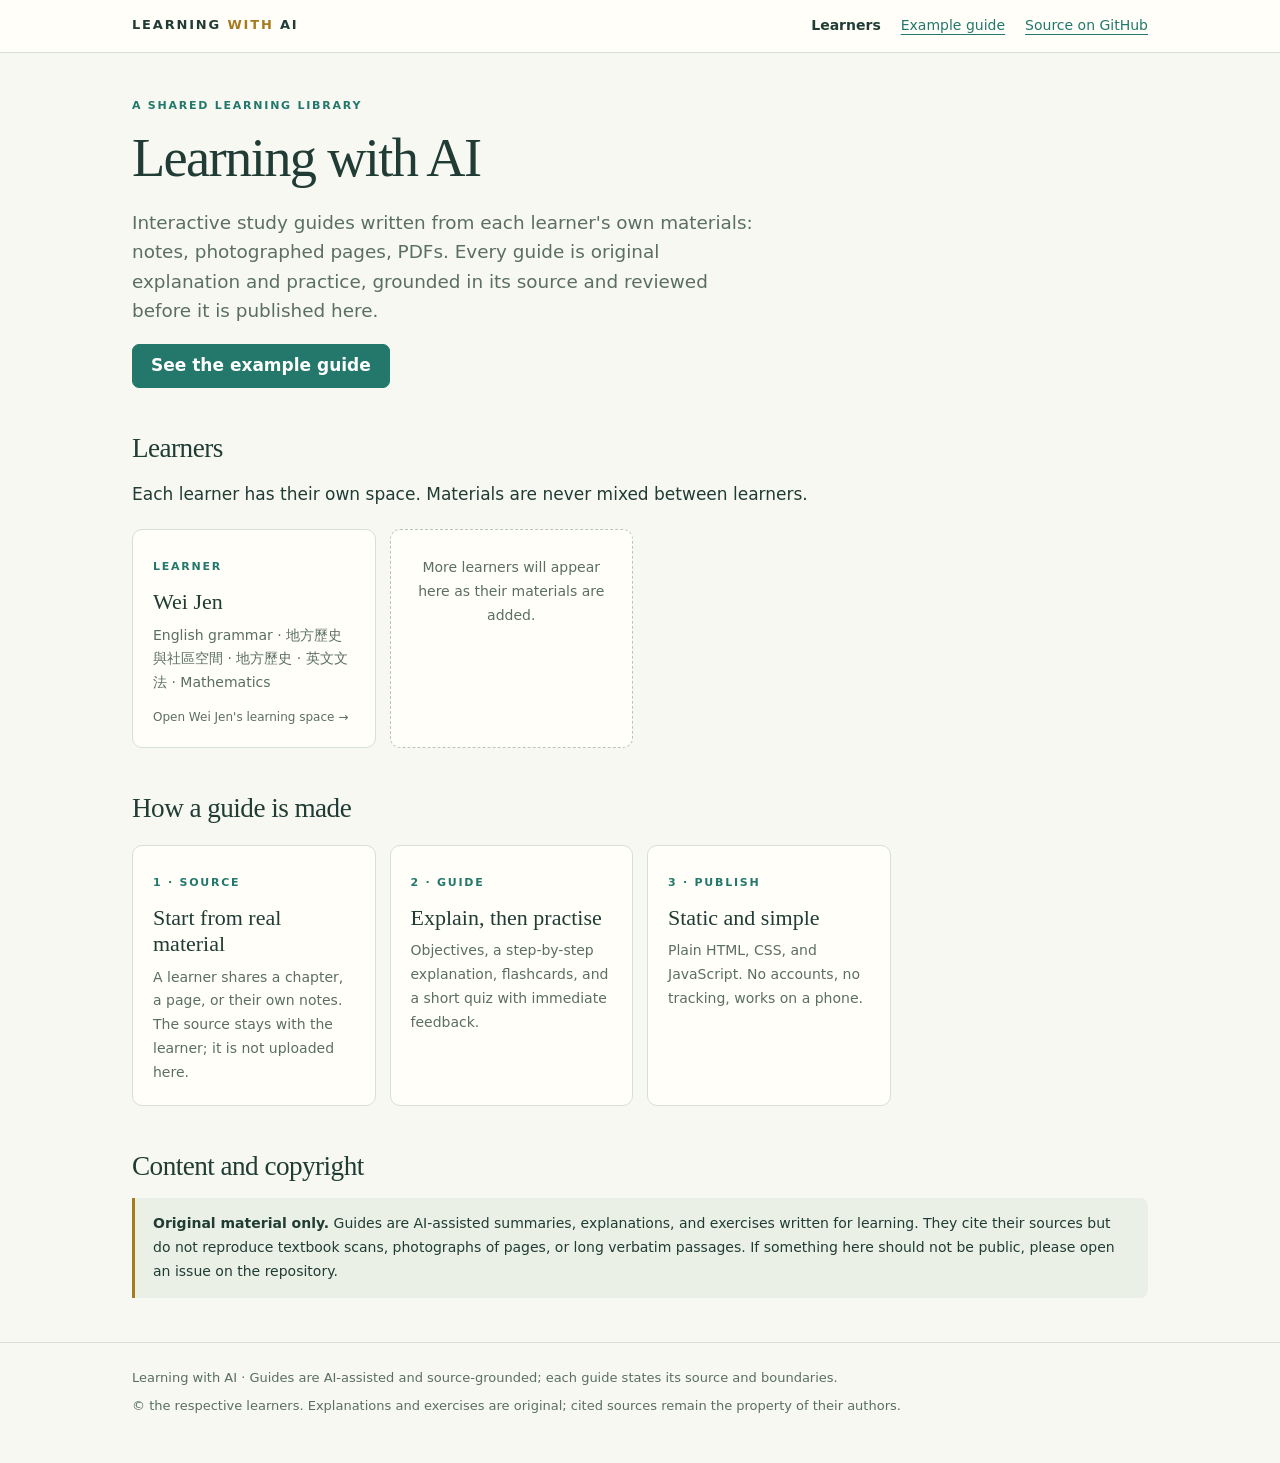
==== index.html @ 813b1907 "Publish weijen/english-grammar/english-grammar-in-use/unit-26-can-could-be-able-to: Unit 26：Can, cou" ====
<!doctype html>
<html lang="en">
<head>
<meta charset="utf-8">
<meta name="viewport" content="width=device-width, initial-scale=1">
<meta name="description" content="Learning with AI: a public library of original, interactive study guides, organised per learner.">
<meta name="generator" content="hermes-azure learn_publisher">
<title>Learning with AI</title>
<link rel="icon" href="data:image/svg+xml,%3Csvg xmlns=%27http://www.w3.org/2000/svg%27 viewBox=%270 0 32 32%27%3E%3Crect width=%2732%27 height=%2732%27 rx=%277%27 fill=%27%2323786b%27/%3E%3Ctext x=%2716%27 y=%2722%27 font-family=%27Georgia,serif%27 font-size=%2719%27 text-anchor=%27middle%27 fill=%27%23fffef9%27%3EL%3C/text%3E%3C/svg%3E">
<link rel="stylesheet" href="assets/css/site.css">
<script src="assets/js/site.js" defer></script>
</head>
<body>
<a class="skip" href="#main">Skip to content</a>
<header class="site-header">
  <div class="wrap">
    <a class="brand" href="./">Learning <span>with</span> AI</a>
    <nav class="site-nav" aria-label="Site"><a href="./" aria-current="page">Learners</a><a href="examples/interactive-study-guide/">Example guide</a><a href="https://github.com/weijen-ai/learn">Source on GitHub</a></nav>
  </div>
</header>

<main id="main" class="wrap">
  <section aria-labelledby="intro">
    <p class="eyebrow">A shared learning library</p>
    <h1 id="intro">Learning with AI</h1>
    <p class="lede">Interactive study guides written from each learner's own materials: notes, photographed pages, PDFs. Every guide is original explanation and practice, grounded in its source and reviewed before it is published here.</p>
    <p><a class="button" href="examples/interactive-study-guide/">See the example guide</a></p>
  </section>

  <section aria-labelledby="learners">
    <h2 id="learners">Learners</h2>
    <p>Each learner has their own space. Materials are never mixed between learners.</p>
    <div class="cards">
      <a class="card" href="weijen/">
        <span class="eyebrow">Learner</span>
        <h3>Wei Jen</h3>
        <p>English grammar · 地方歷史與社區空間 · 地方歷史 · 英文文法 · Mathematics</p>
        <span class="meta">Open Wei Jen's learning space →</span>
      </a>
      <div class="card empty" aria-label="More learners coming soon">
        <p>More learners will appear here as their materials are added.</p>
      </div>
    </div>
  </section>

  <section aria-labelledby="how">
    <h2 id="how">How a guide is made</h2>
    <div class="cards">
      <article class="card">
        <span class="eyebrow">1 · Source</span>
        <h3>Start from real material</h3>
        <p>A learner shares a chapter, a page, or their own notes. The source stays with the learner; it is not uploaded here.</p>
      </article>
      <article class="card">
        <span class="eyebrow">2 · Guide</span>
        <h3>Explain, then practise</h3>
        <p>Objectives, a step-by-step explanation, flashcards, and a short quiz with immediate feedback.</p>
      </article>
      <article class="card">
        <span class="eyebrow">3 · Publish</span>
        <h3>Static and simple</h3>
        <p>Plain HTML, CSS, and JavaScript. No accounts, no tracking, works on a phone.</p>
      </article>
    </div>
  </section>

  <section aria-labelledby="policy">
    <h2 id="policy">Content and copyright</h2>
    <div class="notice gold">
      <p><strong>Original material only.</strong> Guides are AI-assisted summaries, explanations, and exercises written for learning. They cite their sources but do not reproduce textbook scans, photographs of pages, or long verbatim passages. If something here should not be public, please open an issue on the repository.</p>
    </div>
  </section>
</main>

<footer class="site-footer">
  <div class="wrap">
    <p>Learning with AI · Guides are AI-assisted and source-grounded; each guide states its source and boundaries.</p>
    <p>© the respective learners. Explanations and exercises are original; cited sources remain the property of their authors.</p>
  </div>
</footer>
</body>
</html>
---- assets/css/site.css ----
/* Learning with AI — shared visual foundation. No framework, no build step.
   Tokens follow the MML reading companion so guides can migrate without restyling. */
:root{--paper:#f7f8f2;--ink:#203c35;--muted:#5b6e64;--teal:#23786b;--teal-dark:#185b50;--gold:#a77b1d;--coral:#b84b39;--line:#d8dfd4;--soft:#eaf0e5;--white:#fffef9;--max:1080px}
*{box-sizing:border-box}
html{scroll-behavior:smooth}
body{margin:0;background:var(--paper);color:var(--ink);font:17px/1.7 system-ui,-apple-system,BlinkMacSystemFont,"Segoe UI","Noto Sans TC","PingFang TC",sans-serif}
a{color:var(--teal);text-decoration-thickness:1px;text-underline-offset:4px}
a:hover{color:var(--teal-dark)}
button,input,select{font:inherit}
p{margin:0 0 1em}
h1,h2,h3{line-height:1.2}
h1,h2{font-family:Georgia,"Times New Roman","Noto Serif TC",serif;font-weight:400}
h1{font-size:clamp(2rem,4.5vw,3.4rem);letter-spacing:-.03em;margin:8px 0 16px}
h2{font-size:1.7rem;letter-spacing:-.02em;margin:0 0 16px}
h3{font-size:1.1rem;margin:0 0 8px}
strong{font-weight:650}
:focus-visible{outline:3px solid var(--gold);outline-offset:3px}
.skip{position:absolute;top:-100px;left:10px;z-index:10;background:var(--white);padding:10px 14px;border:1px solid var(--line);border-radius:6px}
.skip:focus{top:10px}
.wrap{max-width:var(--max);margin:0 auto;padding:0 clamp(16px,4vw,32px)}
.site-header{border-bottom:1px solid var(--line);background:var(--white)}
.site-header .wrap{display:flex;align-items:center;justify-content:space-between;gap:12px 24px;flex-wrap:wrap;padding-top:14px;padding-bottom:14px}
.brand{text-decoration:none;color:var(--ink);font:700 13px/1.3 system-ui,sans-serif;letter-spacing:.14em;text-transform:uppercase}
.brand span{color:var(--gold)}
.site-nav{display:flex;gap:6px 20px;flex-wrap:wrap;font-size:14px}
.site-nav a[aria-current=page]{color:var(--ink);font-weight:600;text-decoration:none}
main{padding:28px 0 56px}
section{margin:44px 0}
.eyebrow{font-size:11px;font-weight:700;letter-spacing:.16em;color:var(--teal);text-transform:uppercase}
.lede{font-size:1.15rem;color:var(--muted);max-width:640px;line-height:1.6}
.breadcrumb{font-size:13px;color:var(--muted);margin:0 0 6px}
.breadcrumb ol{list-style:none;display:flex;flex-wrap:wrap;gap:4px 8px;padding:0;margin:0}
.breadcrumb li+li::before{content:"›";margin-right:8px;color:var(--muted)}
.cards{display:grid;grid-template-columns:repeat(auto-fill,minmax(240px,1fr));gap:14px;margin:20px 0}
.card{display:block;border:1px solid var(--line);background:var(--white);border-radius:10px;padding:20px;color:var(--ink);text-decoration:none;transition:transform .15s,box-shadow .15s}
a.card:hover{transform:translateY(-2px);box-shadow:0 6px 18px rgba(32,60,53,.08)}
.card h3{font:22px/1.2 Georgia,"Times New Roman",serif;margin:10px 0 8px}
.card p{font-size:14px;color:var(--muted);margin:0}
.card .meta{display:block;font-size:12px;color:var(--muted);margin-top:12px}
.button{display:inline-block;border:1px solid var(--teal);background:var(--teal);color:#fff;padding:9px 18px;border-radius:7px;font-weight:600;line-height:1.4;text-decoration:none;cursor:pointer}
.button:hover{background:var(--teal-dark);color:#fff}
.button.secondary{background:transparent;color:var(--teal)}
.button.secondary:hover{background:var(--soft)}
.button:disabled{opacity:.45;cursor:default}
.badge{display:inline-block;font-size:11px;font-weight:700;letter-spacing:.08em;text-transform:uppercase;padding:2px 9px;border-radius:999px;background:var(--soft);color:var(--teal);border:1px solid var(--line);vertical-align:middle}
.badge.gold{color:var(--gold)}
.badge.coral{color:var(--coral)}
.badge.muted{color:var(--muted)}
.empty{border:1px dashed #b9c5bb;border-radius:10px;padding:26px 20px;text-align:center;color:var(--muted);font-size:15px}
.empty p{margin:0}
.notice{border-left:3px solid var(--teal);background:var(--soft);padding:14px 18px;font-size:14px;border-radius:0 8px 8px 0;margin:16px 0}
.notice.gold{border-color:var(--gold)}
.notice p:last-child{margin:0}
ul.plain{list-style:none;padding:0;margin:0}
ul.plain li{padding:10px 0;border-bottom:1px solid var(--line)}
ul.plain li:last-child{border-bottom:0}
.site-footer{border-top:1px solid var(--line);padding:24px 0 40px;font-size:13px;color:var(--muted)}
.site-footer p{margin:0 0 6px}
/* Study-guide primitives */
.objectives{background:var(--white);border:1px solid var(--line);border-radius:10px;padding:18px 22px}
.objectives ul{margin:8px 0 0;padding-left:22px}
details.step{border:1px solid var(--line);border-radius:8px;background:var(--white);padding:0 18px;margin:12px 0}
details.step summary{cursor:pointer;padding:14px 0;font-weight:600;list-style-position:inside}
details.step[open] summary{border-bottom:1px solid var(--line)}
details.step .body{padding:12px 0 16px}
.math-block{background:var(--soft);border:1px solid var(--line);border-radius:9px;padding:18px;margin:18px 0;overflow-x:auto;text-align:center;font-size:1.1rem}
.katex-display{margin:0}
.flashcard{border:1px solid var(--line);background:var(--white);border-radius:10px;padding:20px 22px;margin:14px 0}
.flashcard .prompt{font-size:1.1rem;font-weight:600;margin:0 0 10px}
.flashcard details summary{cursor:pointer;color:var(--teal);font-weight:600}
.flashcard details .answer{margin-top:12px;padding-top:12px;border-top:1px dashed var(--line)}
.deck-nav{display:flex;align-items:center;gap:10px;flex-wrap:wrap;margin:12px 0}
.deck-nav output{font-size:14px;color:var(--muted)}
.quiz-item{border:1px solid var(--line);border-radius:8px;padding:16px 20px 18px;margin:16px 0;background:var(--white)}
.quiz-item legend{font-weight:600;padding:0 6px}
.quiz-item label{display:block;margin:6px 0;padding:8px 10px;border-radius:6px;cursor:pointer}
.quiz-item label:hover{background:var(--soft)}
.quiz-item input{accent-color:var(--teal);margin-right:8px}
.quiz-feedback{margin-top:12px;padding:12px 14px;border-radius:6px;font-size:14px;background:var(--soft)}
.quiz-feedback:empty{display:none}
.quiz-feedback.correct{border-left:3px solid var(--teal)}
.quiz-feedback.incorrect{border-left:3px solid var(--coral)}
.quiz-score{font-weight:600;margin:12px 0 0}
.quiz-actions{display:flex;gap:10px;flex-wrap:wrap;margin-top:12px}
.provenance{font-size:14px;color:var(--muted);border-top:1px solid var(--line);padding-top:16px}
table{border-collapse:collapse;width:100%;font-size:15px}
th,td{text-align:left;padding:8px 10px;border-bottom:1px solid var(--line)}
.table-wrap{overflow-x:auto}
@media (max-width:640px){body{font-size:16px}.card{padding:16px}.site-header .wrap{padding-top:12px;padding-bottom:12px}h2{font-size:1.45rem}}
@media (prefers-reduced-motion:reduce){html{scroll-behavior:auto}a.card{transition:none}}
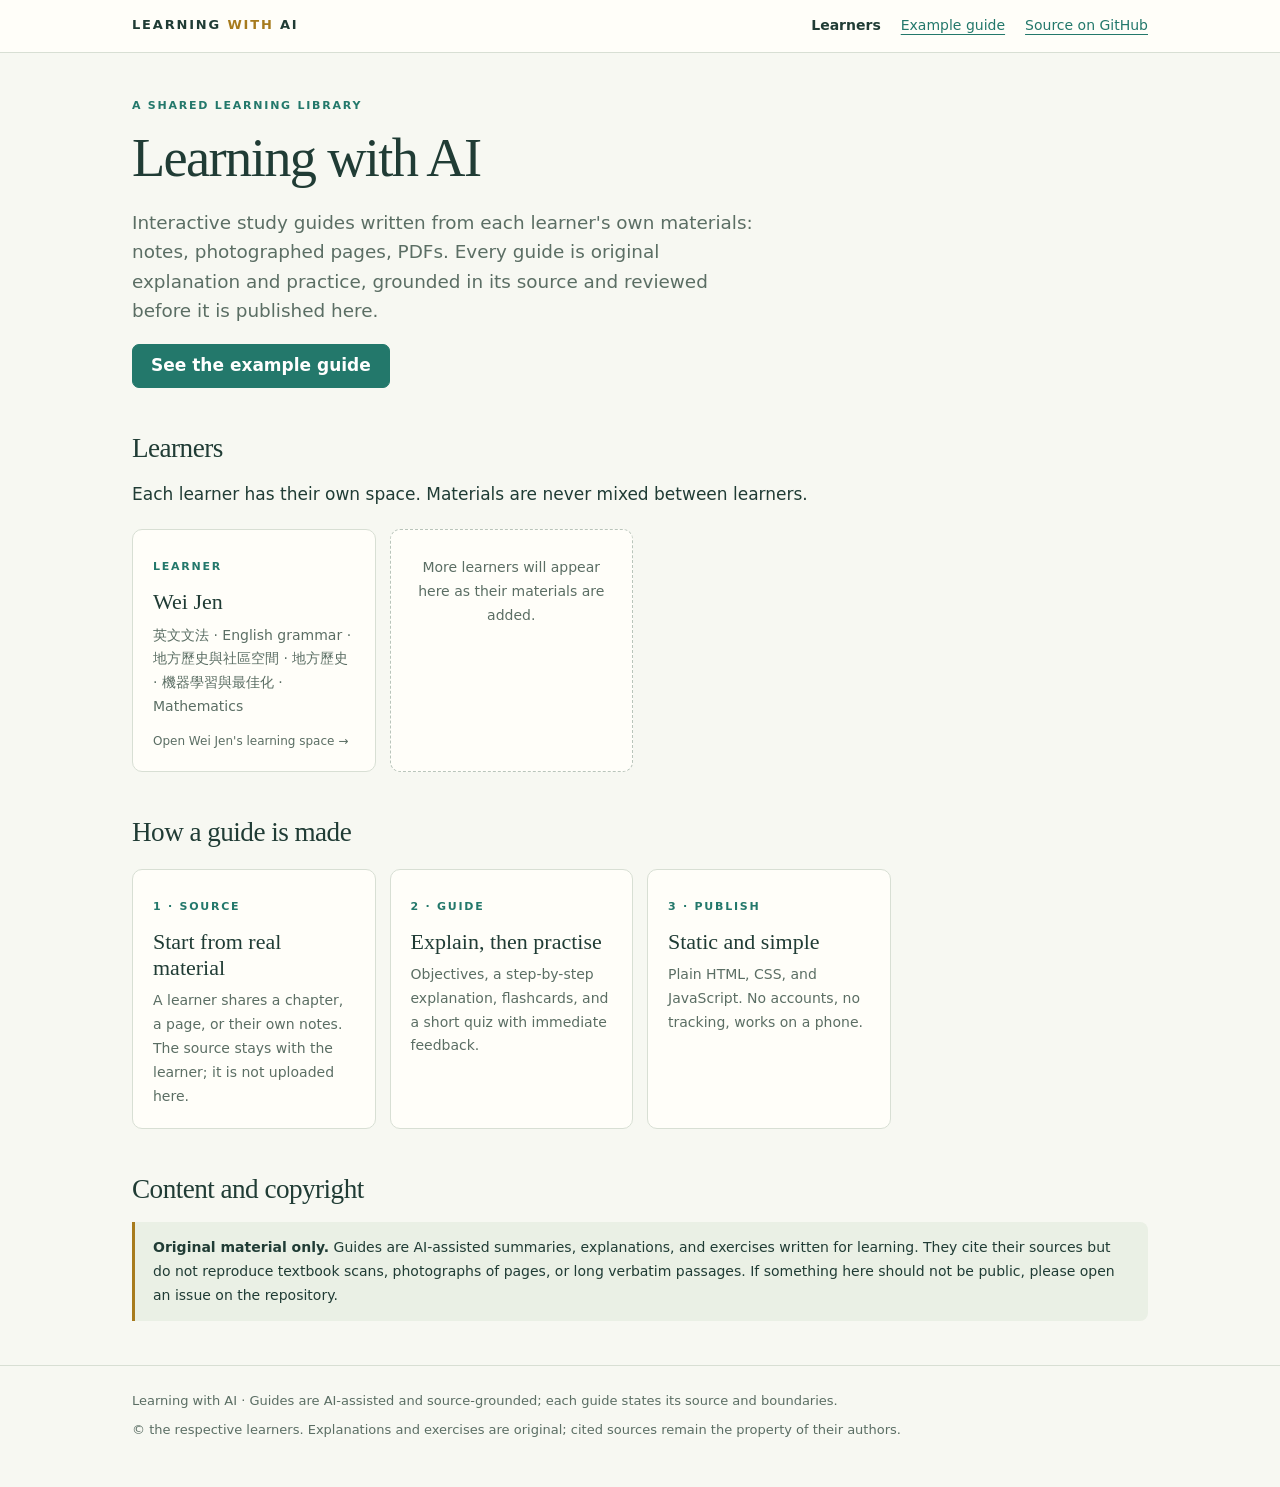
==== commit ddfda7d8: "Publish weijen/machine-learning/bayesian-optimization-foundations/bayesian-optimization-intro: 貝葉斯最佳" ====
--- a/index.html
+++ b/index.html
@@ -34,7 +34,7 @@
       <a class="card" href="weijen/">
         <span class="eyebrow">Learner</span>
         <h3>Wei Jen</h3>
-        <p>English grammar · 地方歷史與社區空間 · 地方歷史 · 英文文法 · Mathematics</p>
+        <p>英文文法 · English grammar · 地方歷史與社區空間 · 地方歷史 · 機器學習與最佳化 · Mathematics</p>
         <span class="meta">Open Wei Jen's learning space →</span>
       </a>
       <div class="card empty" aria-label="More learners coming soon">
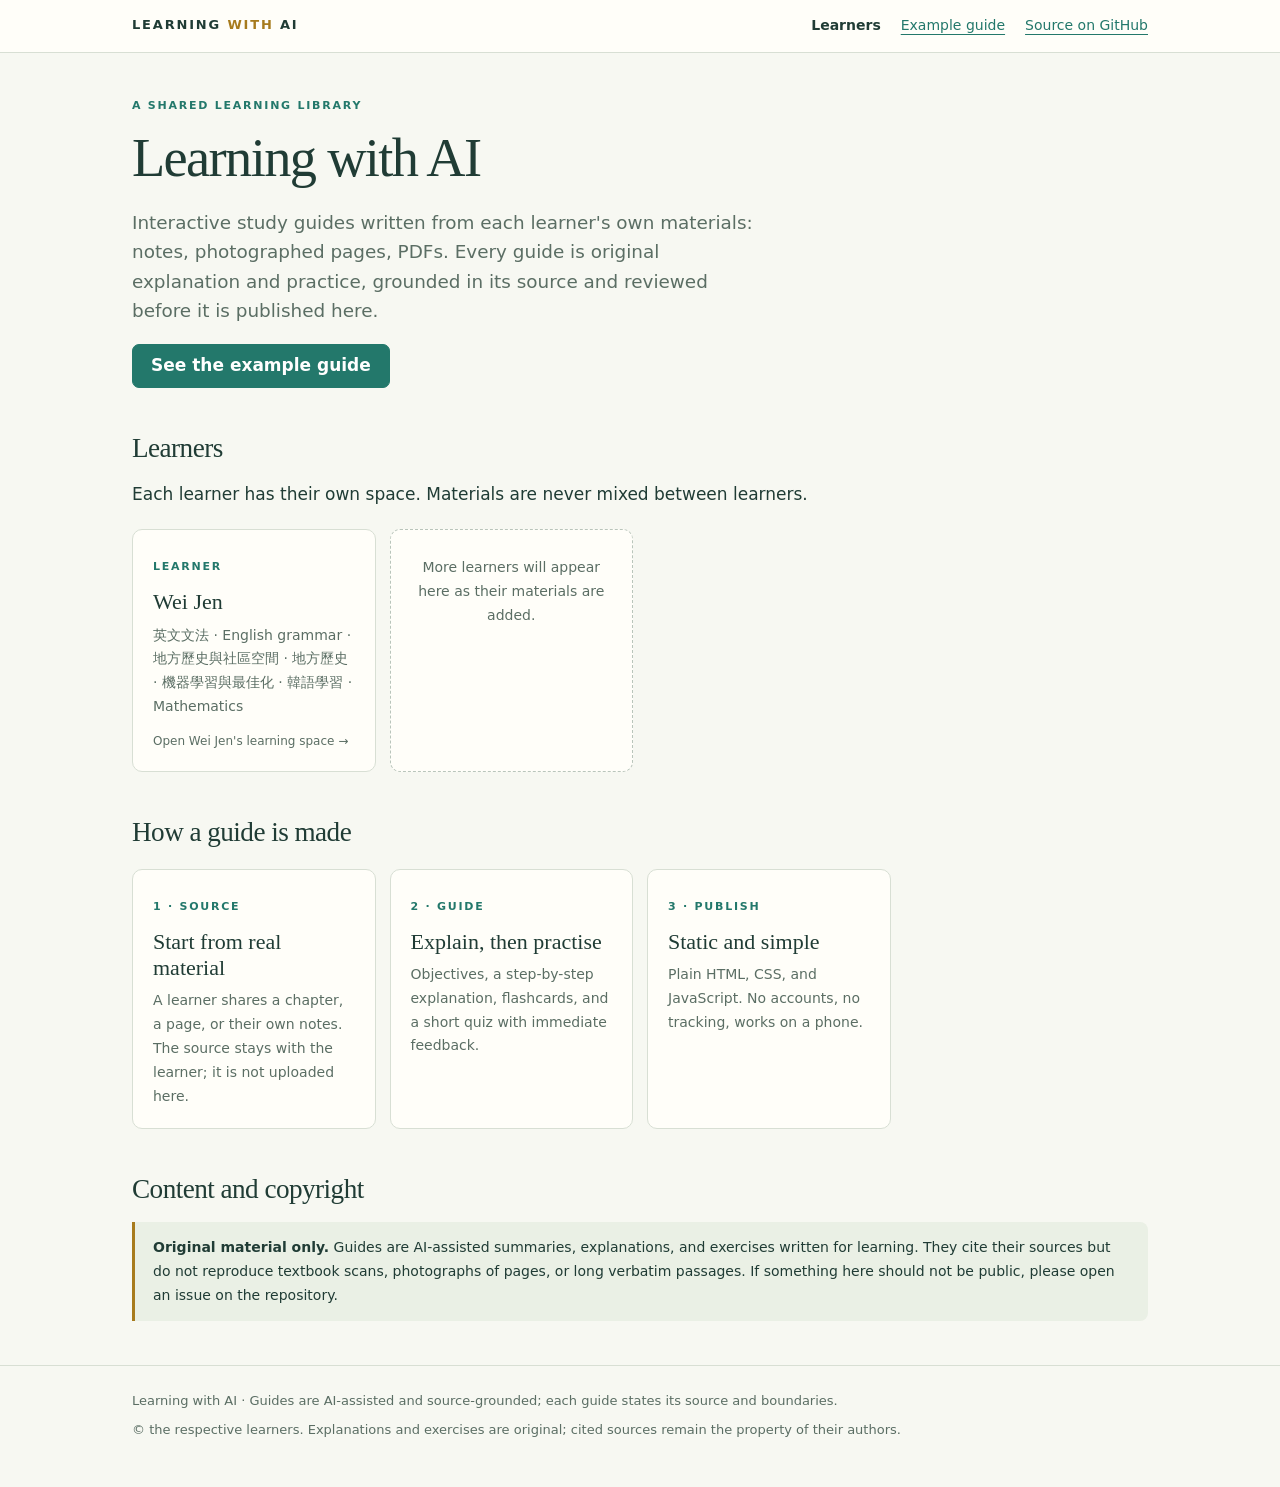
==== commit c23ade47: "Publish weijen/korean-learning/aespa-whiplash-korean/whiplash-vocabulary-grammar: 從 aespa〈Whiplash〉學" ====
--- a/index.html
+++ b/index.html
@@ -34,7 +34,7 @@
       <a class="card" href="weijen/">
         <span class="eyebrow">Learner</span>
         <h3>Wei Jen</h3>
-        <p>英文文法 · English grammar · 地方歷史與社區空間 · 地方歷史 · 機器學習與最佳化 · Mathematics</p>
+        <p>英文文法 · English grammar · 地方歷史與社區空間 · 地方歷史 · 機器學習與最佳化 · 韓語學習 · Mathematics</p>
         <span class="meta">Open Wei Jen's learning space →</span>
       </a>
       <div class="card empty" aria-label="More learners coming soon">
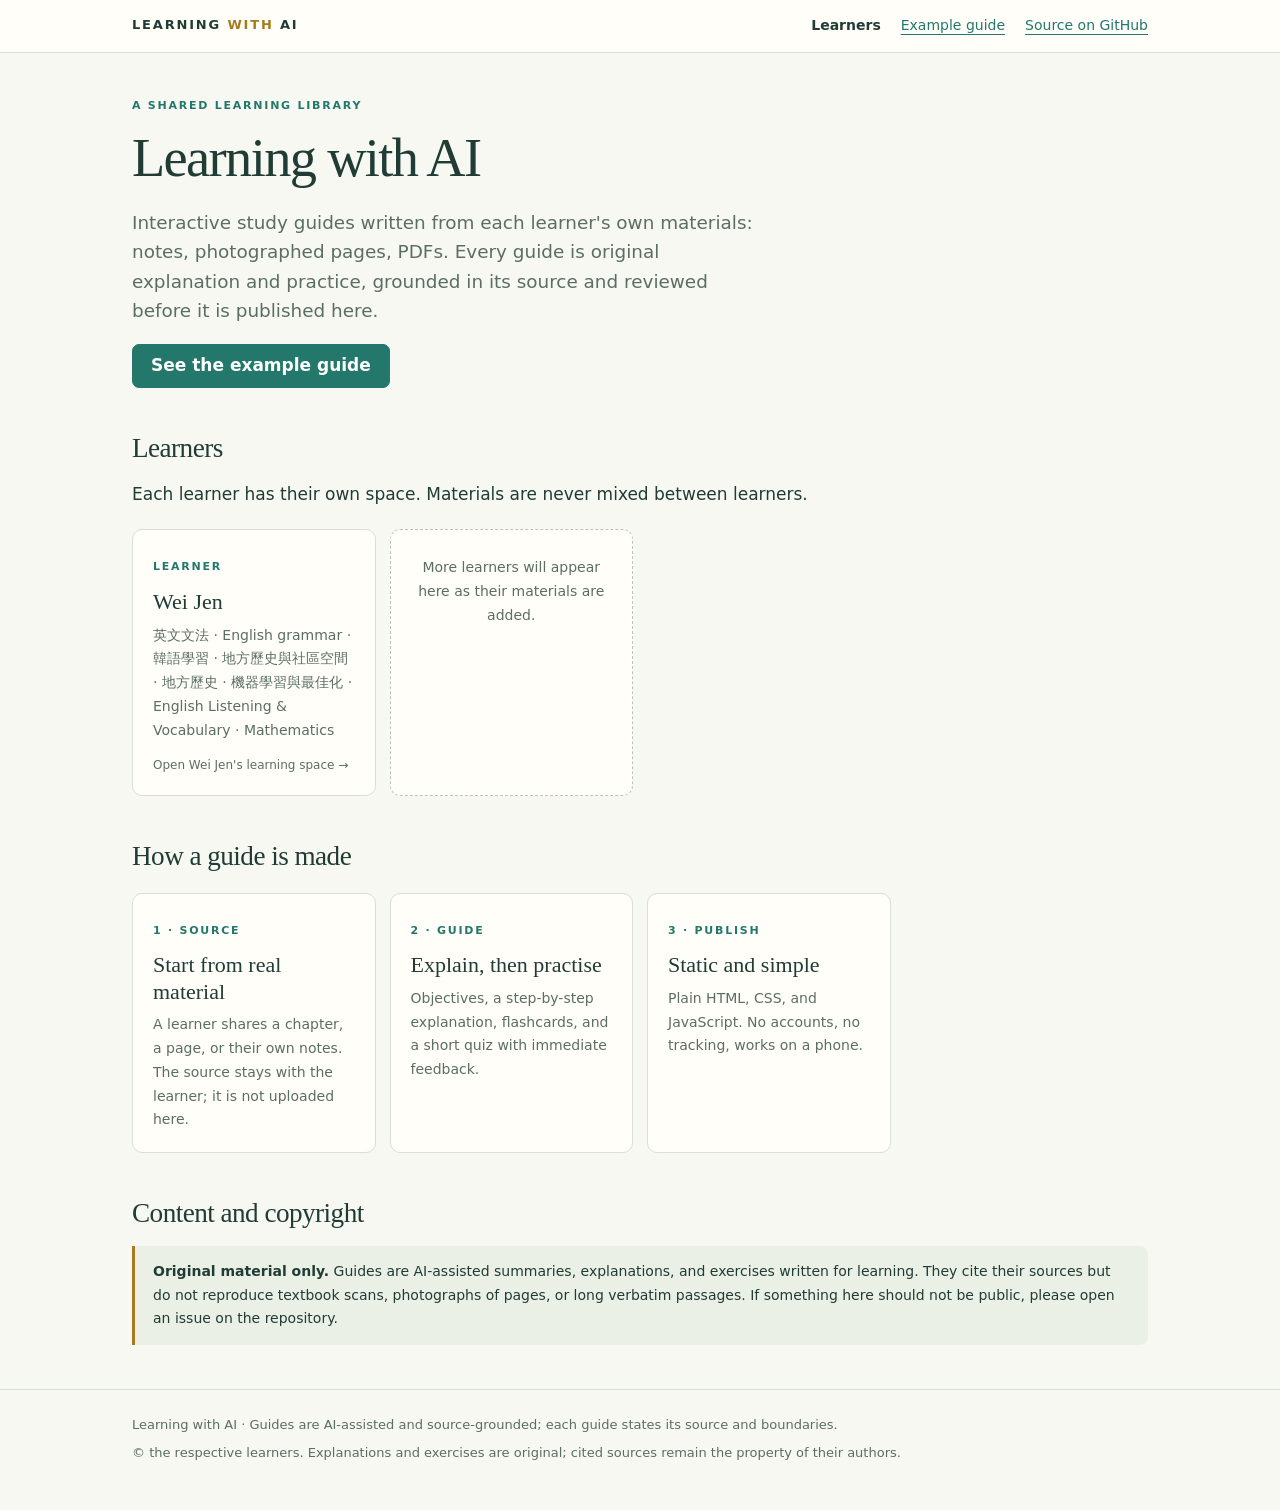
==== commit 92940e34: "Publish weijen/english-listening/current-affairs-english/brexit-prosperity-argument: From leaving to" ====
--- a/index.html
+++ b/index.html
@@ -34,7 +34,7 @@
       <a class="card" href="weijen/">
         <span class="eyebrow">Learner</span>
         <h3>Wei Jen</h3>
-        <p>英文文法 · English grammar · 地方歷史與社區空間 · 地方歷史 · 機器學習與最佳化 · 韓語學習 · Mathematics</p>
+        <p>英文文法 · English grammar · 韓語學習 · 地方歷史與社區空間 · 地方歷史 · 機器學習與最佳化 · English Listening &amp; Vocabulary · Mathematics</p>
         <span class="meta">Open Wei Jen's learning space →</span>
       </a>
       <div class="card empty" aria-label="More learners coming soon">
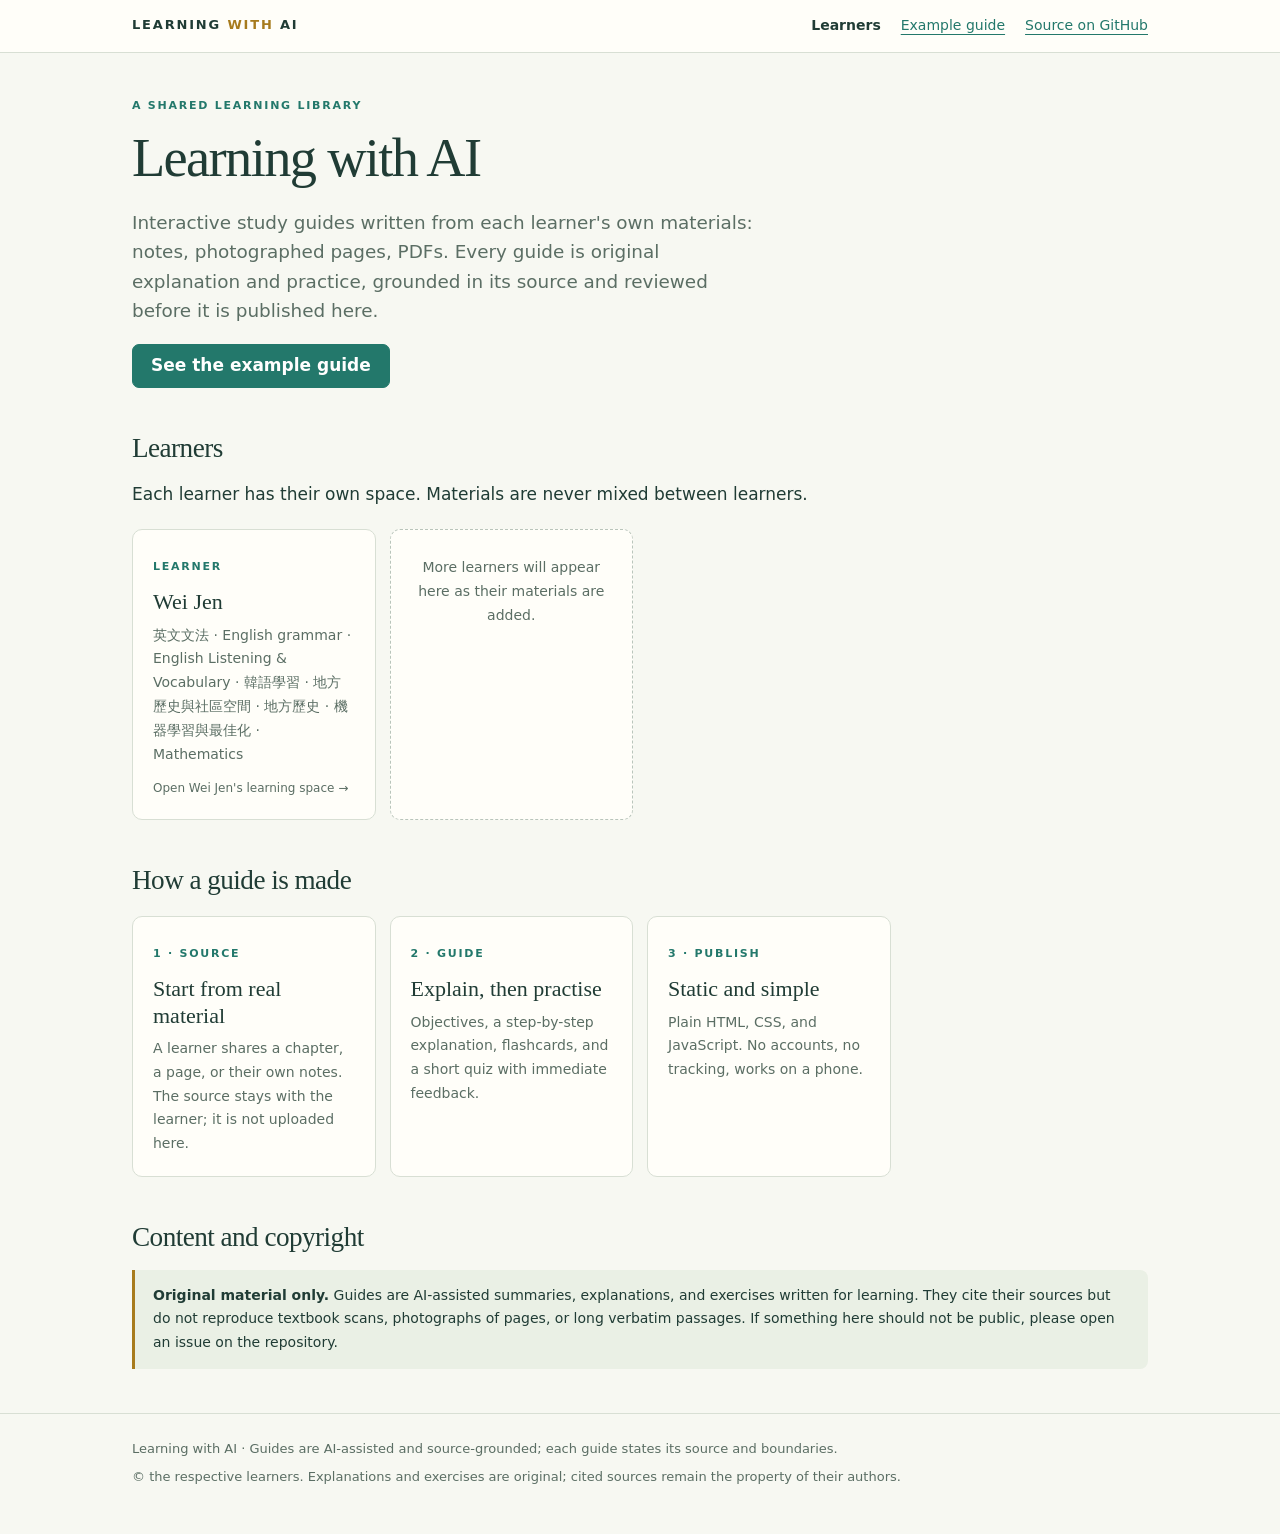
==== commit 3b676b9f: "Publish weijen/english-grammar/english-grammar-should/should-after-adjectives-d: Should after adject" ====
--- a/index.html
+++ b/index.html
@@ -34,7 +34,7 @@
       <a class="card" href="weijen/">
         <span class="eyebrow">Learner</span>
         <h3>Wei Jen</h3>
-        <p>英文文法 · English grammar · 韓語學習 · 地方歷史與社區空間 · 地方歷史 · 機器學習與最佳化 · English Listening &amp; Vocabulary · Mathematics</p>
+        <p>英文文法 · English grammar · English Listening &amp; Vocabulary · 韓語學習 · 地方歷史與社區空間 · 地方歷史 · 機器學習與最佳化 · Mathematics</p>
         <span class="meta">Open Wei Jen's learning space →</span>
       </a>
       <div class="card empty" aria-label="More learners coming soon">
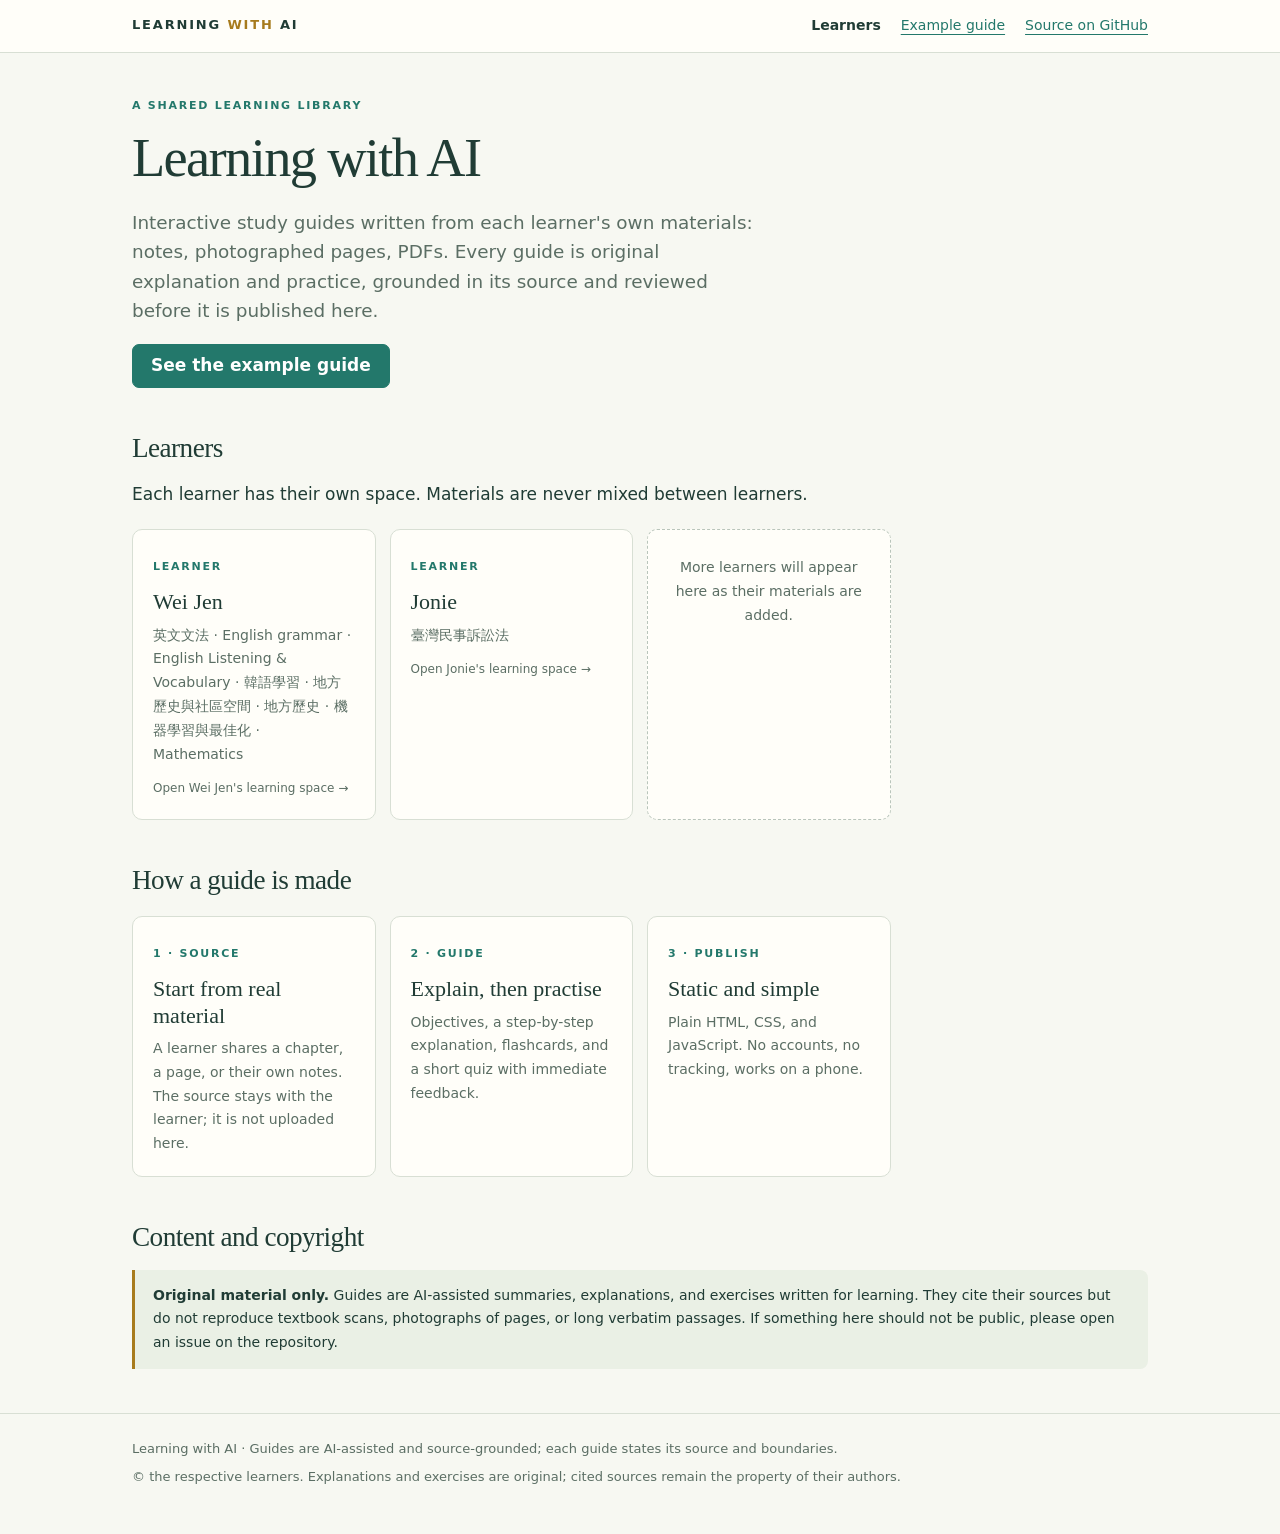
==== commit a966d1f8: "Publish jonie/taiwan-civil-procedure/shared-property-litigation/party-standing-and-judgment-effect: " ====
--- a/index.html
+++ b/index.html
@@ -36,6 +36,12 @@
         <h3>Wei Jen</h3>
         <p>英文文法 · English grammar · English Listening &amp; Vocabulary · 韓語學習 · 地方歷史與社區空間 · 地方歷史 · 機器學習與最佳化 · Mathematics</p>
         <span class="meta">Open Wei Jen's learning space →</span>
+      </a>
+      <a class="card" href="jonie/">
+        <span class="eyebrow">Learner</span>
+        <h3>Jonie</h3>
+        <p>臺灣民事訴訟法</p>
+        <span class="meta">Open Jonie's learning space →</span>
       </a>
       <div class="card empty" aria-label="More learners coming soon">
         <p>More learners will appear here as their materials are added.</p>
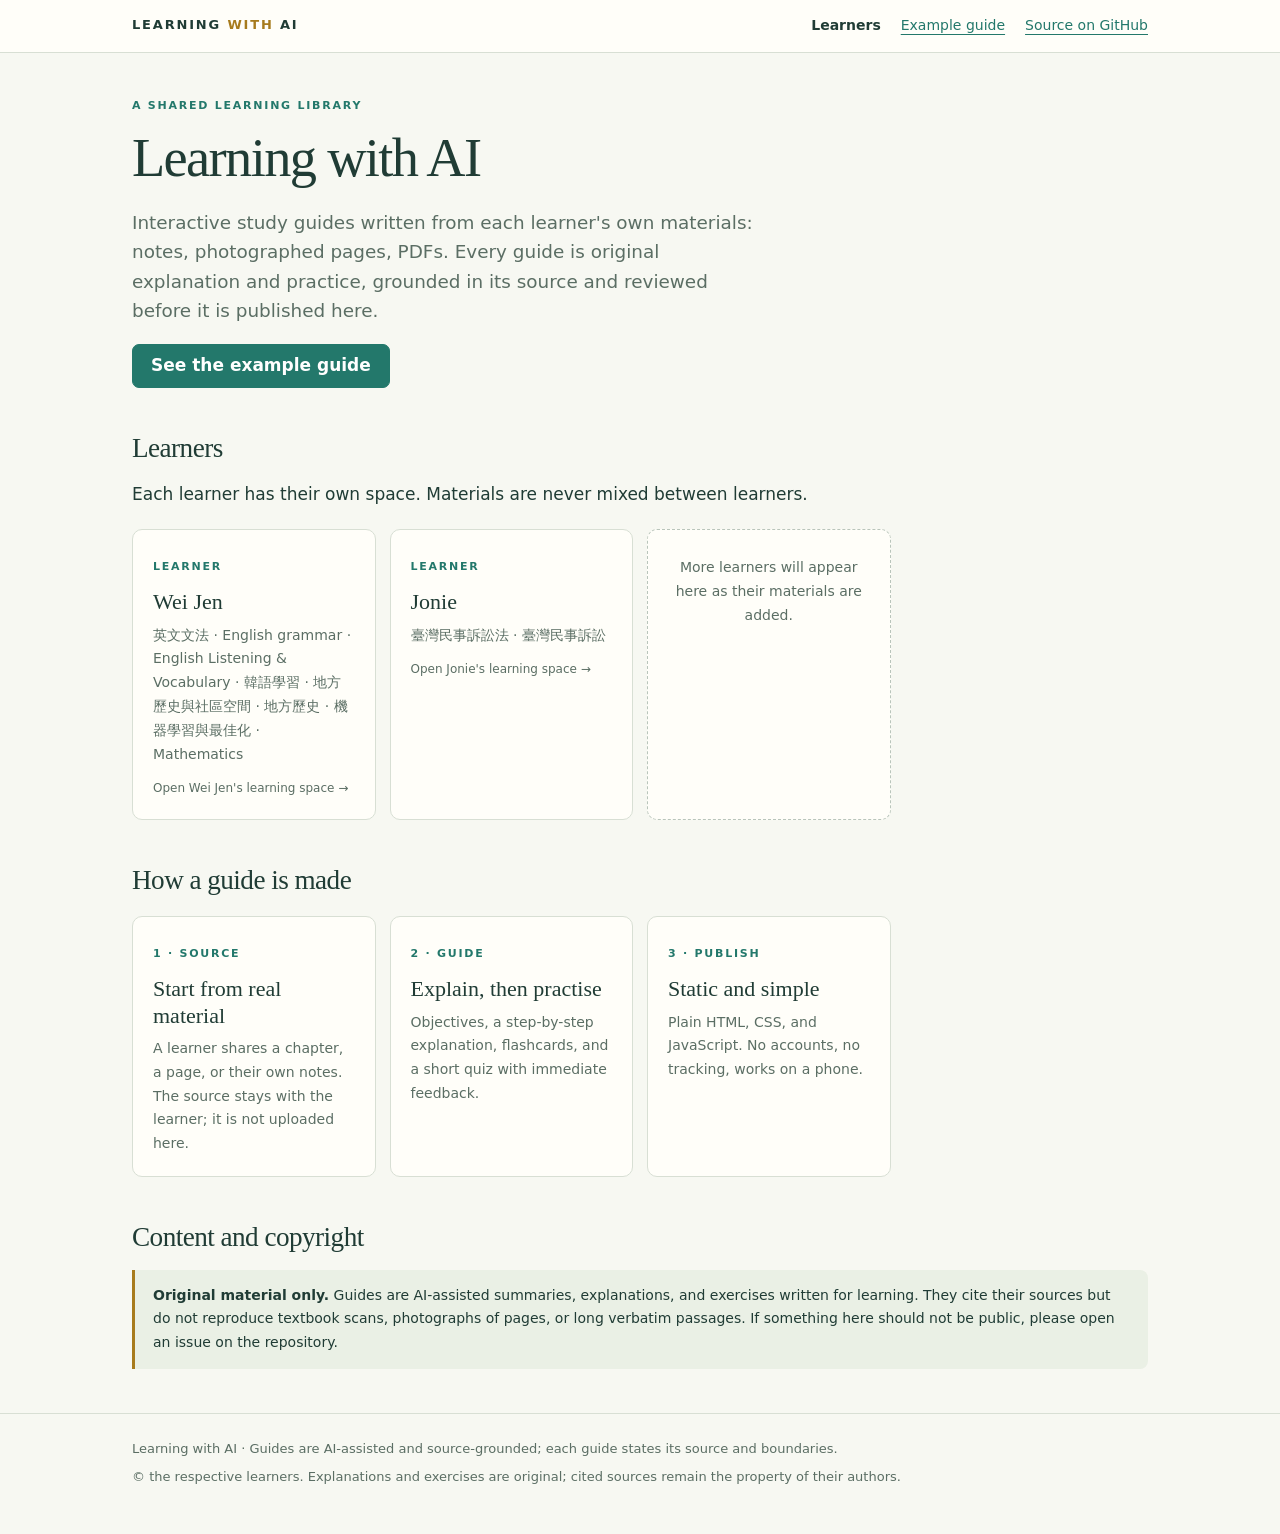
==== commit bcc1327e: "Publish jonie/taiwan-civil-procedure/shared-property-litigation/single-co-owner-standing-and-judgmen" ====
--- a/index.html
+++ b/index.html
@@ -40,7 +40,7 @@
       <a class="card" href="jonie/">
         <span class="eyebrow">Learner</span>
         <h3>Jonie</h3>
-        <p>臺灣民事訴訟法</p>
+        <p>臺灣民事訴訟法 · 臺灣民事訴訟</p>
         <span class="meta">Open Jonie's learning space →</span>
       </a>
       <div class="card empty" aria-label="More learners coming soon">
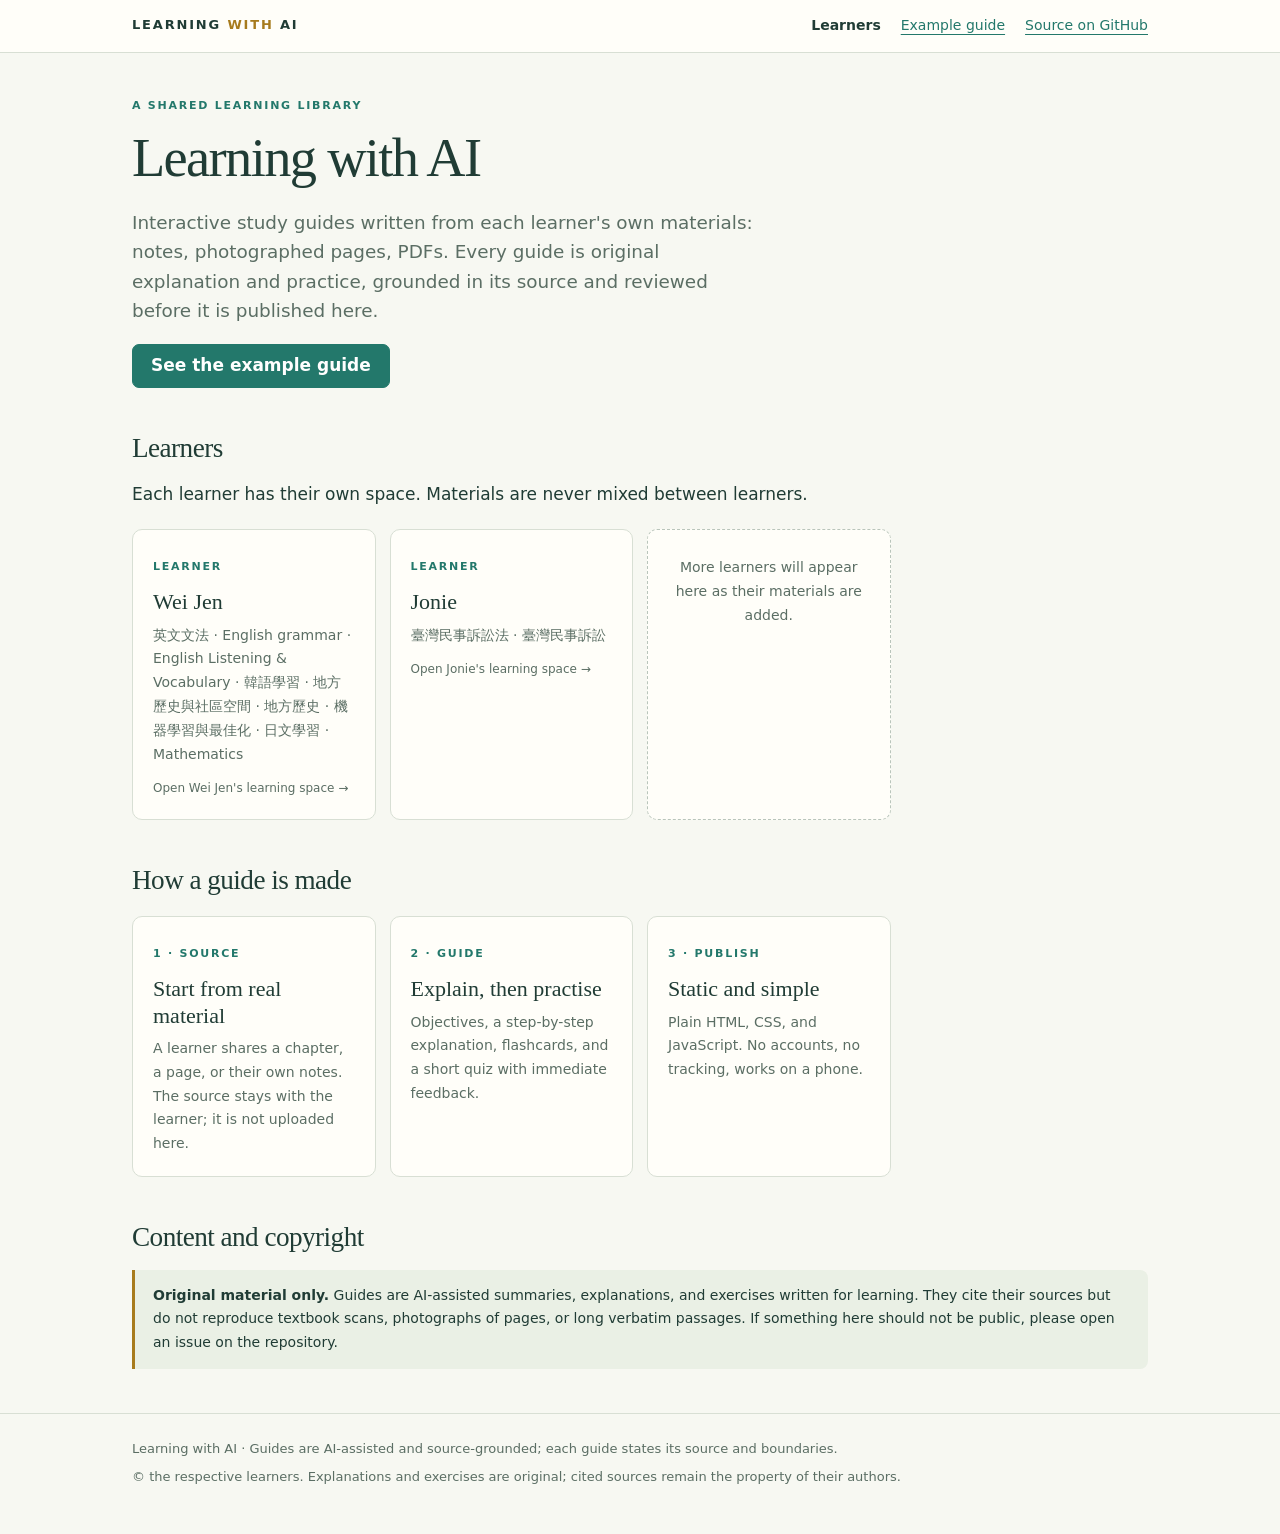
==== commit 82e46d15: "Publish weijen/japanese-learning/japanese-through-music/yoasobi-halzion-japanese: YOASOBI〈ハルジオン〉：從短句" ====
--- a/index.html
+++ b/index.html
@@ -34,7 +34,7 @@
       <a class="card" href="weijen/">
         <span class="eyebrow">Learner</span>
         <h3>Wei Jen</h3>
-        <p>英文文法 · English grammar · English Listening &amp; Vocabulary · 韓語學習 · 地方歷史與社區空間 · 地方歷史 · 機器學習與最佳化 · Mathematics</p>
+        <p>英文文法 · English grammar · English Listening &amp; Vocabulary · 韓語學習 · 地方歷史與社區空間 · 地方歷史 · 機器學習與最佳化 · 日文學習 · Mathematics</p>
         <span class="meta">Open Wei Jen's learning space →</span>
       </a>
       <a class="card" href="jonie/">
